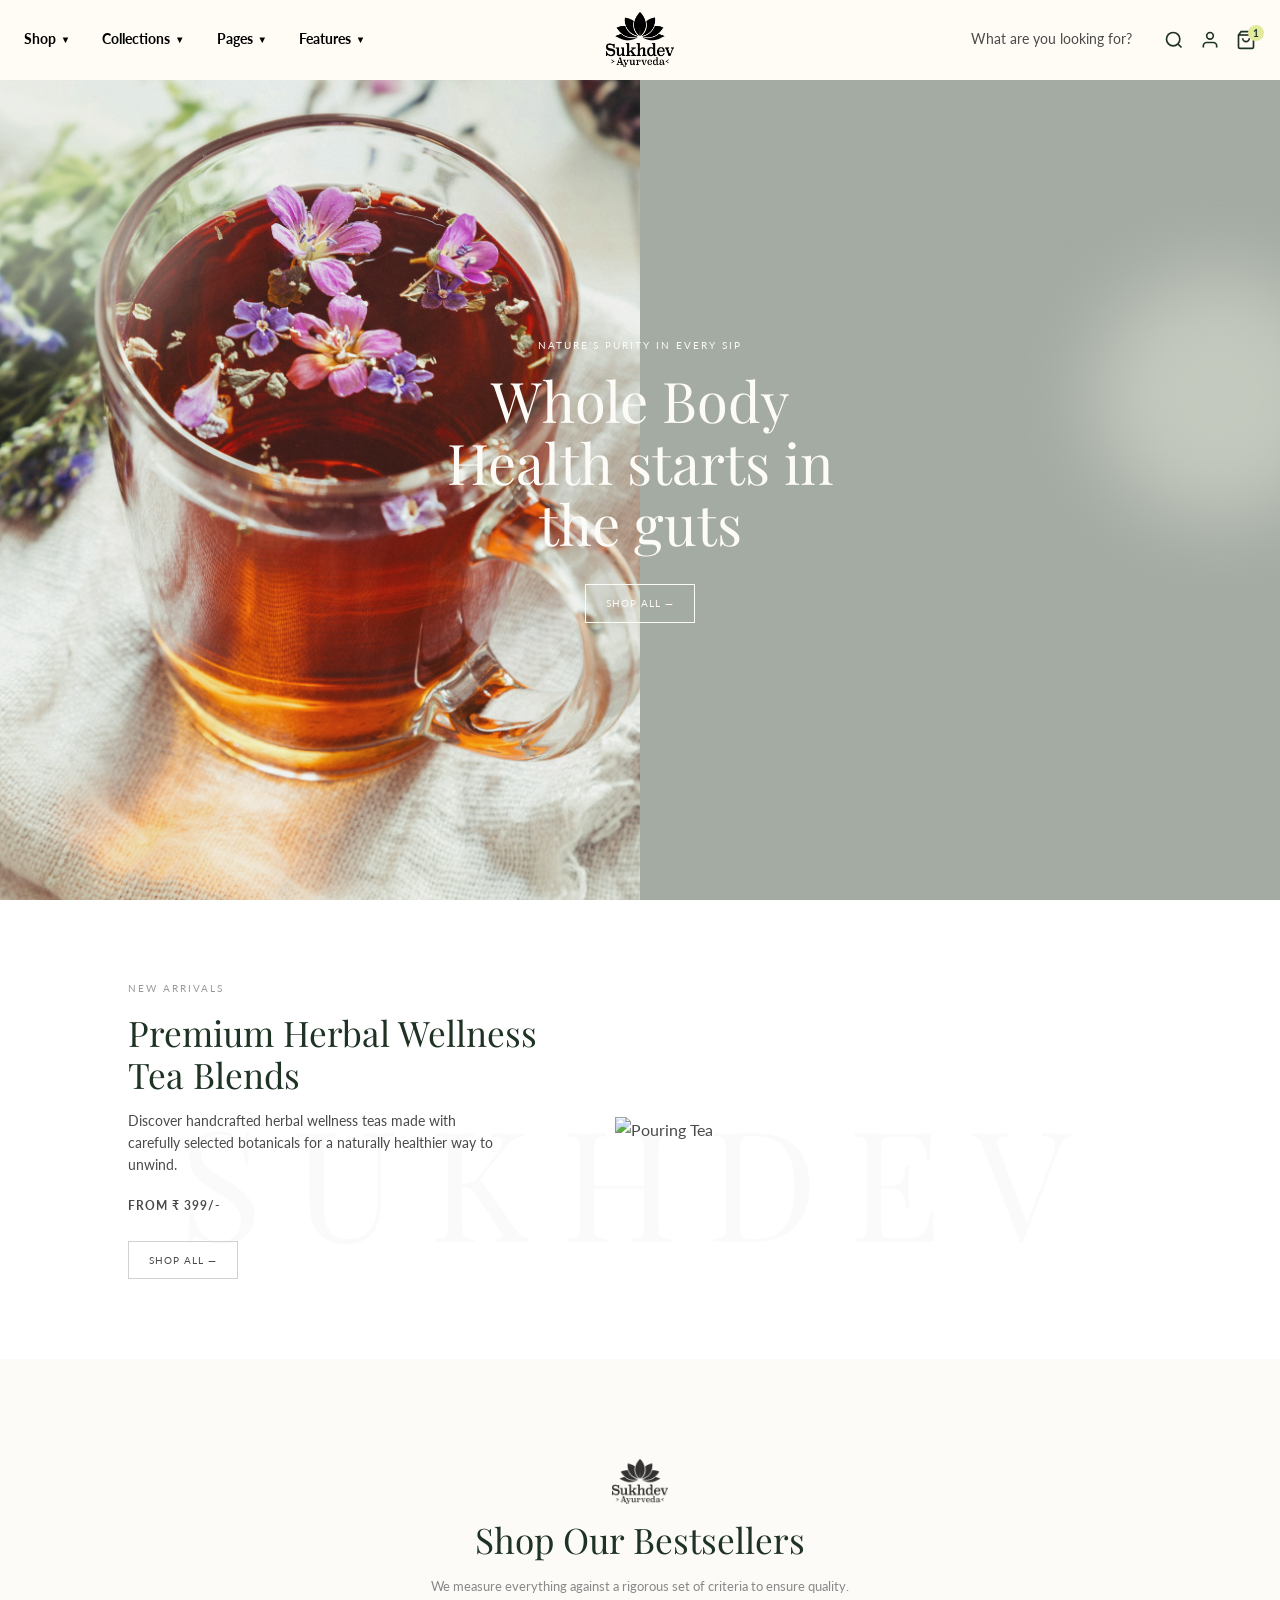
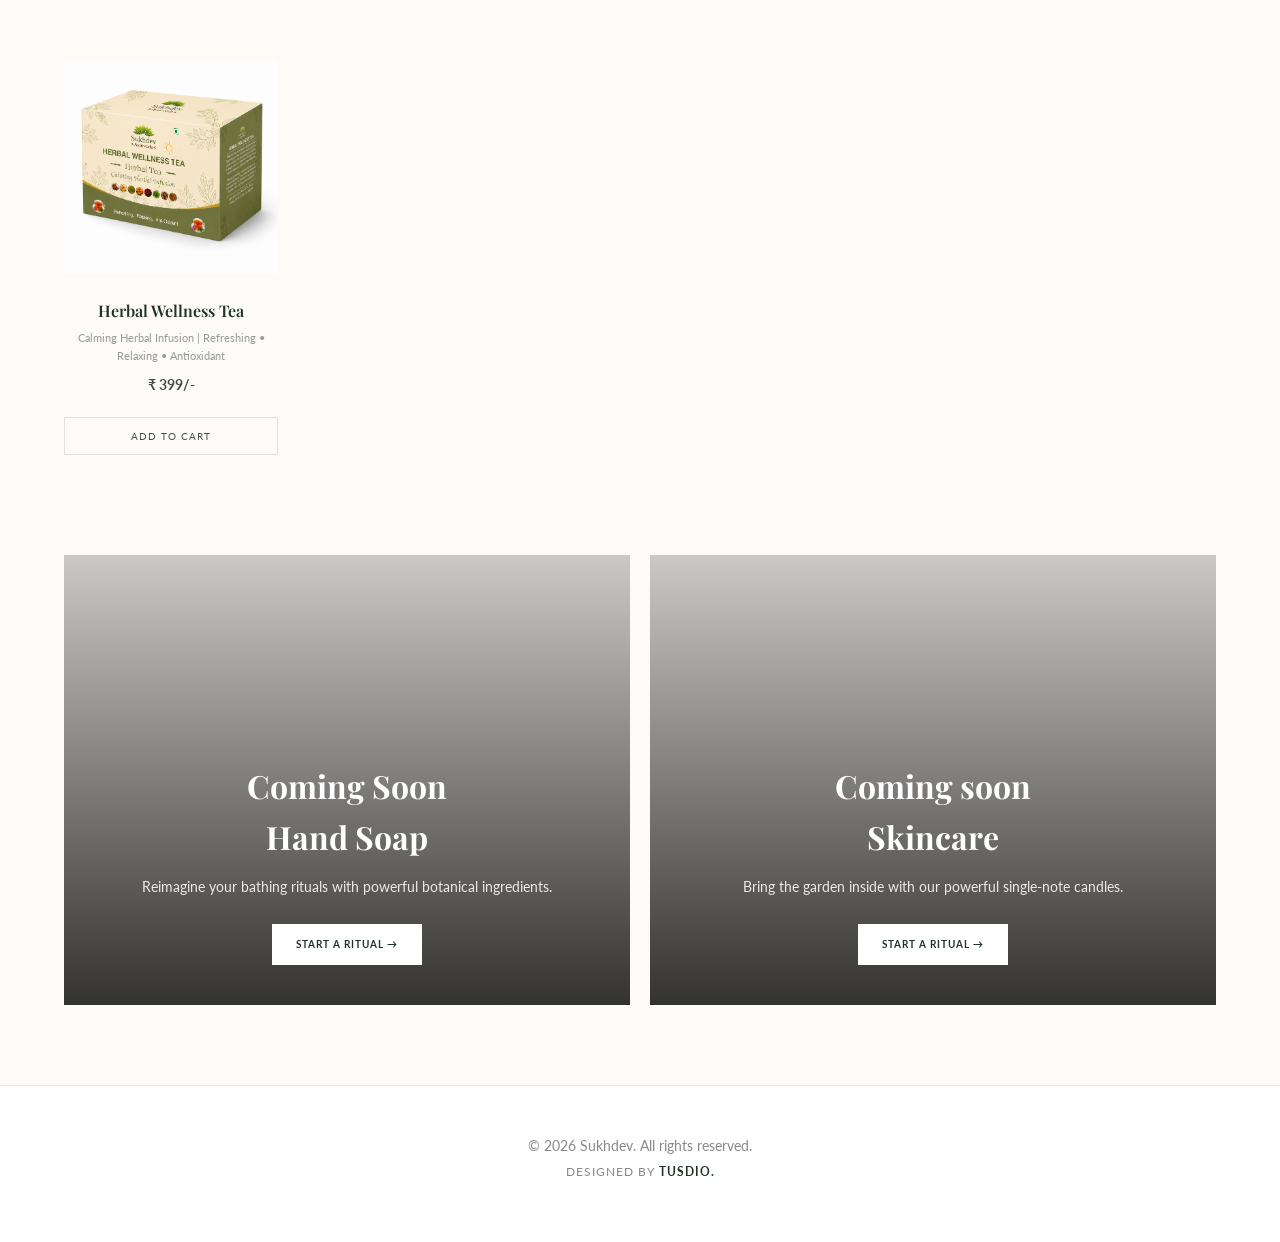
==== index.html @ d41353c5 "Update index.html" ====
<!DOCTYPE html>
<html lang="en">
<head>
    <meta charset="UTF-8">
    <meta name="viewport" content="width=device-width, initial-scale=1.0">
    <title>Sukhdev | Premium Ayurvedic Tea</title>
    
    <!-- Google Fonts for Premium Typography -->
    <link rel="preconnect" href="https://fonts.googleapis.com">
    <link rel="preconnect" href="https://fonts.gstatic.com" crossorigin>
    <link href="https://fonts.googleapis.com/css2?family=Lato:wght@300;400;700&family=Playfair+Display:ital,wght@0,400;0,600;0,700;1,400&display=swap" rel="stylesheet">
    
    <link rel="stylesheet" href="style.css">
</head>
<body>

  <!-- Sticky Navbar -->
    <header class="navbar" id="navbar">
        <div class="nav-container">
            <!-- Mobile Menu Toggle (Visible only on mobile) -->
            <button class="nav-toggle" id="nav-toggle" aria-label="Toggle Menu">
                <svg width="24" height="24" viewBox="0 0 24 24" fill="none" stroke="currentColor" stroke-width="2">
                    <line x1="3" y1="12" x2="21" y2="12"></line>
                    <line x1="3" y1="6" x2="21" y2="6"></line>
                    <line x1="3" y1="18" x2="21" y2="18"></line>
                </svg>
            </button>

            <!-- Navigation Links (Left Side on Desktop) -->
            <nav class="nav-links" id="nav-links">
                <a href="navbar/shop/index.html" class="nav-link">Shop <span class="nav-arrow">▼</span></a>
                <a href="#collections" class="nav-link">Collections <span class="nav-arrow">▼</span></a>
                <a href="#pages" class="nav-link">Pages <span class="nav-arrow">▼</span></a>
                <a href="#features" class="nav-link">Features <span class="nav-arrow">▼</span></a>
            </nav>

            <!-- Brand Logo (Center on Desktop) -->
            <a href="#" class="brand-logo-wrapper">
                <img src="image/black logo.png" alt="Ayurvedic Tea Logo" class="logo">
            </a>

            <!-- Right Actions (Search, Account, Cart) -->
            <div class="nav-actions">
                <span class="search-text">What are you looking for?</span>
                <button class="icon-btn" aria-label="Search">
                    <svg width="20" height="20" viewBox="0 0 24 24" fill="none" stroke="currentColor" stroke-width="2">
                        <circle cx="11" cy="11" r="8"></circle>
                        <line x1="21" y1="21" x2="16.65" y2="16.65"></line>
                    </svg>
                </button>
                <!-- User Profile Icon -->
                <button class="icon-btn" aria-label="Account">
                    <svg width="20" height="20" viewBox="0 0 24 24" fill="none" stroke="currentColor" stroke-width="2">
                        <path d="M20 21v-2a4 4 0 0 0-4-4H8a4 4 0 0 0-4 4v2"></path>
                        <circle cx="12" cy="7" r="4"></circle>
                    </svg>
                </button>
                <button class="icon-btn cart-btn" aria-label="Cart">
                    <svg width="20" height="20" viewBox="0 0 24 24" fill="none" stroke="currentColor" stroke-width="2">
                        <path d="M6 2L3 6v14a2 2 0 0 0 2 2h14a2 2 0 0 0 2-2V6l-3-4z"></path>
                        <line x1="3" y1="6" x2="21" y2="6"></line>
                        <path d="M16 10a4 4 0 0 1-8 0"></path>
                    </svg>
                    <span class="cart-badge">1</span>
                </button>
            </div>
        </div>
    </header>

    <!-- ==========================================
         NEW MAIN LAYOUT (From Screenshot)
         ========================================== -->
    <main class="sukhdev-main">
        
<!-- Hero Section -->
<section class="sd-hero">
    
    <!-- Left Background (Solid color with hand/product image) -->
    <div class="hero-split hero-left">
        <img src="image/elena-leya-O7sKj9cjZOk-unsplash.jpg" alt="Hand holding product" class="hero-img-left">
    </div>
    
    <!-- Right Background (Texture/Leaf image) -->
    <div class="hero-split hero-right">
        <img src="image/joanna-stolowicz-QdX9Ds-WrCQ-unsplash.jpg" alt="Green leaf texture" class="hero-img-right">
        <div class="hero-overlay-dark"></div>
    </div>

    <!-- The original corner leaves (Optional: remove these if the new background is too busy) -->
    <div class="sd-leaf left-leaf"></div>
    <div class="sd-leaf right-leaf"></div>
    
    <!-- Centered Content -->
    <div class="sd-hero-content">
        <!-- Text needs to be white/light to show up on the images -->
        <p class="sd-subtitle text-light">Nature’s Purity in Every Sip</p>
        <h1 class="sd-main-title text-light">Whole Body<br>Health starts in<br>the guts</h1>
        <a href="#shop" class="sd-btn-outline btn-light">SHOP ALL &mdash;</a>
    </div>
</section>

        <!-- Feature Split Section -->
        <section class="sd-feature-split">
            <div class="sd-feature-left">
                <p class="sd-subtitle">NEW ARRIVALS</p>
                <h2 class="sd-section-title">Premium Herbal Wellness<br>Tea Blends</h2>
                <p class="sd-description">    Discover handcrafted herbal wellness teas made with carefully selected botanicals for a naturally healthier way to unwind.</p>
                <p class="sd-price-text">FROM ₹ 399/-</p>
                <a href="navbar/shop/index.html" class="sd-btn-outline">SHOP ALL &mdash;</a>
                

            </div>
            
            <div class="sd-feature-right">
                <img src="https://images.unsplash.com/photo-1563822249548-9a72b6353cd1?ixlib=rb-4.0.3&auto=format&fit=crop&w=800&q=80" alt="Pouring Tea">
            </div>
            
            <!-- Background Watermark Text -->
            <div class="sd-watermark">SUKHDEV</div>
        </section>

        <!-- Bestsellers Section -->
<!-- Bestsellers Section -->
<section class="sd-bestsellers">
    <div class="sd-header-center">
        
        <!-- Added Logo Here -->
        <div class="bestseller_logo">
            <img src="image/black logo.png" alt="Sukhdev Logo">
        </div>
        
        <h2 class="sd-section-title">Shop Our Bestsellers</h2>
        <p class="sd-description-sm">We measure everything against a rigorous set of criteria to ensure quality.</p>
    </div>
    
    <!-- Rest of your product grid below... -->
            
            <div class="sd-product-grid">
                <!-- Product 1 -->
<div class="sd-product-card">
    <a href="navbar/shop/index.html">
        <img src="image/product1.png" alt="Product">
    </a>

    <h3>Herbal Wellness Tea</h3>
    <p class="sd-cat">Calming Herbal Infusion | Refreshing • Relaxing • Antioxidant</p>
    <p class="sd-price">₹ 399/-</p>
    <button class="sd-btn-cart">ADD TO CART</button>
</div>
                <!-- Product 2 
                <div class="sd-product-card">
                    <img src="https://images.unsplash.com/photo-1576092762791-dd9e2220abd4?ixlib=rb-4.0.3&auto=format&fit=crop&w=300&q=80" alt="Product">
                    <h3>Practical Aluminum Coat</h3>
                    <p class="sd-cat">Candles</p>
                    <p class="sd-price">$230.83</p>
                    <button class="sd-btn-cart">ADD TO CART</button>
                </div>
                 Product 3 
                <div class="sd-product-card">
                    <img src="https://images.unsplash.com/photo-1596328639257-22f28120e7e1?ixlib=rb-4.0.3&auto=format&fit=crop&w=300&q=80" alt="Product">
                    <h3>Small Silk Watch</h3>
                    <p class="sd-cat">Diffusers</p>
                    <p class="sd-price">$701.54</p>
                    <button class="sd-btn-cart">ADD TO CART</button>
                </div>
                 Product 4 
                <div class="sd-product-card">
                    <span class="sd-sale-badge">SALE</span>
                    <img src="https://images.unsplash.com/photo-1558160074-4d7d8bdf4256?ixlib=rb-4.0.3&auto=format&fit=crop&w=300&q=80" alt="Product">
                    <h3>Durable Cotton Chair</h3>
                    <p class="sd-cat">Diffusers</p>
                    <p class="sd-price"><strike>$518.56</strike> $447.00</p>
                    <button class="sd-btn-cart">ADD TO CART</button>
                </div>
                 Product 5 
                <div class="sd-product-card">
                    <img src="https://images.unsplash.com/photo-1564890369478-c89ca6d9cde9?ixlib=rb-4.0.3&auto=format&fit=crop&w=300&q=80" alt="Product">
                    <h3>Intelligent Linen Clock</h3>
                    <p class="sd-cat">Diffusers</p>
                    <p class="sd-price">$612.52</p>
                    <button class="sd-btn-cart">ADD TO CART</button>
                </div>
                -->
            </div>
        </section>

        <!-- Promo Cards Section -->
        <section class="sd-promo-blocks">
            <div class="sd-promo-card" style="background-image: url('https://plus.unsplash.com/premium_photo-1671718611585-347e3ceee7f2?q=80&w=1287&auto=format&fit=crop&ixlib=rb-4.1.0&ixid=M3wxMjA3fDB8MHxwaG90by1wYWdlfHx8fGVufDB8fHx8fA%3D%3D');">
                <div class="sd-promo-overlay">
                    <p class="sd-subtitle"></p>
                    <h2 >Coming Soon<br>Hand Soap</h2>
                    <p>Reimagine your bathing rituals with powerful botanical ingredients.</p>
                    <a href="#shop" class="sd-btn-solid">START A RITUAL &rarr;</a>
                </div>
            </div>
            <div class="sd-promo-card" style="background-image: url('https://images.unsplash.com/photo-1506003094589-53954a26283f?q=80&w=1287&auto=format&fit=crop&ixlib=rb-4.1.0&ixid=M3wxMjA3fDB8MHxwaG90by1wYWdlfHx8fGVufDB8fHx8fA%3D%3D');">
                <div class="sd-promo-overlay">
                    <p class="sd-subtitle"></p>
                    <h2>Coming soon<br>Skincare</h2>
                    <p>Bring the garden inside with our powerful single-note candles.</p>
                    <a href="#shop" class="sd-btn-solid">START A RITUAL &rarr;</a>
                </div>
            </div>
        </section>

<!-- Footer Area -->
        <footer class="sd-footer">
            <div class="sd-footer-bottom">
                <p>&copy; 2026 Sukhdev. All rights reserved.</p>
                <p class="sd-credit">Designed by <strong>TUSDIO.</strong></p>
            </div>
        </footer>
    </main>

    <script src="script.js"></script>
</body>
</html>
---- style.css ----
/* ==========================================================================
   CSS Variables (Theme Configuration)
   ========================================================================== */
:root {
    /* Colors */
    --clr-primary: #1F3325; 
    --clr-accent: #C2A573;  
    --clr-light: #FDFBF7;   
    --clr-dark: #000000;
    --clr-text: #4A4A4A;
    --clr-pill: #e1eb9b;    
    --clr-card-bg: #F4F5F0; 
    --clr-sale: #D9534F;
    --clr-bestseller: #8A9A5B;
    
    /* Typography */
    --font-heading: 'Playfair Display', serif;
    --font-body: 'Lato', sans-serif;
    
    /* Spacing & Layout */
    --nav-height: 80px;
    --container-padding: 1.5rem;
    --transition-smooth: all 0.3s cubic-bezier(0.4, 0, 0.2, 1);
}

/* ==========================================================================
   Reset & Base Styles
   ========================================================================== */
* { 
    margin: 0; 
    padding: 0; 
    box-sizing: border-box; 
}

html, body {
    overflow-x: hidden; /* Fixes horizontal scroll bugs */
    scroll-behavior: smooth;
    width: 100%;
}

body { 
    font-family: var(--font-body); 
    color: var(--clr-text); 
    background-color: var(--clr-light); 
    line-height: 1.6; 
    -webkit-font-smoothing: antialiased; 
}

h1, h2, h3, h4 { 
    font-family: var(--font-heading); 
    color: var(--clr-dark); 
}

a { 
    text-decoration: none; 
    color: inherit; 
}

button { 
    cursor: pointer; 
    background: none; 
    border: none; 
    font-family: inherit; 
}

/* ==========================================================================
   Navbar Components
   ========================================================================== */
.navbar {
    position: fixed;
    top: 0;
    left: 0;
    width: 100%;
    height: var(--nav-height);
    background-color: #fffcf6; /* Kept as requested */
    z-index: 1000;
    transition: var(--transition-smooth);
    border-bottom: 1px solid transparent;
}

.navbar.scrolled {
    background-color: rgb(250, 250, 250);
    box-shadow: 0 4px 20px rgba(0, 0, 0, 0.05);
    border-bottom: 1px solid rgba(0, 0, 0, 0.05);
}

.nav-container {
    display: flex;
    justify-content: space-between;
    align-items: center;
    height: 100%;
    max-width: 1440px;
    margin: 0 auto;
    padding: 0 var(--container-padding);
}

/* Brand Logo */
.brand-logo-wrapper {
    display: flex;
    align-items: center;
    height: 100%;
    text-decoration: none;
    flex-shrink: 0;
}

.logo {
    height: 55px; /* Adjusted to fit nicely */
    width: auto;
    display: block;
    object-fit: contain;
}

.nav-toggle {
    display: flex;
    color: var(--clr-primary);
}

.nav-links {
    display: none;
    color: #000000;
}

.search-text {
    display: none; /* Hidden on mobile */
    font-size: 0.85rem;
    color: var(--clr-text);
    margin-right: 1rem;
}

.nav-actions {
    display: flex;
    gap: 1rem;
    align-items: center;
}

.icon-btn {
    color: var(--clr-primary);
    position: relative;
    transition: var(--transition-smooth);
    display: flex;
    align-items: center;
}

.icon-btn:hover {
    color: var(--clr-accent);
}

.cart-badge {
    position: absolute;
    top: -5px;
    right: -8px;
    background-color: var(--clr-pill);
    color: var(--clr-primary);
    font-size: 0.65rem;
    font-weight: 700;
    height: 16px;
    width: 16px;
    border-radius: 50%;
    display: flex;
    justify-content: center;
    align-items: center;
}

/* ==========================================================================
   Hero Section (Split Layout)
   ========================================================================== */
.hero {
    position: relative;
    height: 100vh;
    min-height: 600px;
    display: flex;
    align-items: center;
    justify-content: center;
    text-align: center;
    overflow: hidden;
}

.hero-split {
    position: absolute;
    top: 0;
    height: 100%;
    width: 100%;
}

/* Mobile defaults to seeing only the right (leaf) background for readability */
.hero-left {
    display: none;
    background-color: #a3ab93;
}

.hero-right {
    right: 0;
    width: 100%;
}

.hero-img-left {
    width: 100%;
    height: 1000px;
    object-fit: cover;
    opacity: 0.9;
}

.hero-img-right {
    width: 100%;
    height: 100%;
    object-fit: cover;
}

.hero-overlay-dark {
    position: absolute;
    top: 0; left: 0; width: 100%; height: 100%;
    background: rgba(31, 51, 37, 0.4); /* Slight darkening for text readability */
}

/* Overlaid Content */
.hero-content {
    position: relative;
    z-index: 10;
    max-width: 600px;
    color: var(--clr-light);
    animation: fadeUp 1s cubic-bezier(0.4, 0, 0.2, 1) forwards;
    opacity: 0;
    transform: translateY(20px);
    padding: 0 var(--container-padding);
}

.hero-subtitle {
    font-family: var(--font-body);
    font-size: 0.75rem;
    font-weight: 700;
    text-transform: uppercase;
    letter-spacing: 0.15em;
    color: var(--clr-light);
    display: block;
    margin-bottom: 1rem;
}

.hero-title {
    color: var(--clr-light);
    font-size: 3rem;
    font-weight: 400;
    line-height: 1.1;
    margin-bottom: 2rem;
}

.hero-title em {
    font-style: italic;
}

.hero-actions {
    display: flex;
    justify-content: center;
}

/* Pill Button */
.btn-pill {
    background-color: var(--clr-pill);
    color: var(--clr-primary);
    font-family: var(--font-body);
    font-size: 0.875rem;
    font-weight: 700;
    padding: 0.75rem 1.25rem 0.75rem 1.5rem;
    border-radius: 50px;
    display: inline-flex;
    align-items: center;
    gap: 0.75rem;
    transition: var(--transition-smooth);
}

.btn-icon {
    background-color: var(--clr-dark);
    border-radius: 50%;
    height: 24px;
    width: 24px;
    display: flex;
    justify-content: center;
    align-items: center;
}

.btn-pill:hover {
    transform: scale(1.05);
    background-color: #d1dc86;
}

/* Bottom Controls */
.hero-controls {
    position: absolute;
    bottom: 2rem;
    left: 50%;
    transform: translateX(-50%);
    z-index: 10;
    display: flex;
    align-items: center;
    gap: 1rem;
    color: var(--clr-light);
    font-size: 0.75rem;
    font-weight: 700;
}

.progress-bar {
    width: 100px;
    height: 2px;
    background-color: rgba(255,255,255,0.3);
    position: relative;
}

.progress-fill {
    width: 33%;
    height: 100%;
    background-color: var(--clr-light);
}

.nav-arrows {
    display: flex;
    gap: 0.5rem;
}

.arrow-btn {
    color: var(--clr-light);
    font-size: 1rem;
}

/* ==========================================================================
   Animations
   ========================================================================== */
@keyframes fadeUp {
    to {
        opacity: 1;
        transform: translateY(0);
    }
}

/* ==========================================================================
   Product Scroll Section
   ========================================================================== */
.product-section {
    max-width: 1440px;
    margin: 0 auto;
    padding: 5rem var(--container-padding);
}

.section-header {
    display: flex;
    flex-direction: column;
    gap: 1.5rem;
    margin-bottom: 2.5rem;
}

.section-title {
    font-size: 2.5rem;
    font-weight: 400;
}

.filter-tabs {
    display: flex;
    gap: 1rem;
}

.filter-btn {
    padding: 0.5rem 1.25rem;
    border-radius: 50px;
    font-size: 0.85rem;
    font-weight: 700;
    color: var(--clr-text);
    background-color: transparent;
    border: 1px solid transparent;
    transition: var(--transition-smooth);
}

.filter-btn.active, .filter-btn:hover {
    background-color: #F4F5F0;
    border: 1px solid #E0E0E0;
    color: var(--clr-dark);
}

/* Slider Layout */
.product-slider-wrapper {
    position: relative;
}

.product-slider {
    display: flex;
    gap: 1.5rem;
    overflow-x: auto;
    scroll-snap-type: x mandatory;
    scroll-behavior: smooth;
    -webkit-overflow-scrolling: touch;
    padding-bottom: 2rem;
}

/* Hide Scrollbar */
.product-slider::-webkit-scrollbar { display: none; }
.product-slider { -ms-overflow-style: none; scrollbar-width: none; }

.product-card {
    min-width: 280px;
    max-width: 320px;
    flex: 0 0 auto;
    background-color: var(--clr-card-bg);
    border-radius: 16px;
    padding: 1.5rem;
    position: relative;
    scroll-snap-align: start;
    transition: var(--transition-smooth);
    display: flex;
    flex-direction: column;
}

.product-card:hover {
    transform: translateY(-8px);
    box-shadow: 0 12px 24px rgba(0,0,0,0.06);
}

/* Badges */
.badge {
    position: absolute;
    top: 1.5rem; left: 1.5rem;
    padding: 0.25rem 0.75rem;
    border-radius: 50px;
    font-size: 0.7rem; font-weight: 700;
    color: white; z-index: 2;
}
.badge-sale { background-color: var(--clr-sale); }
.badge-bestseller { background-color: var(--clr-bestseller); }

.product-img-wrapper {
    width: 100%;
    height: 250px;
    display: flex;
    justify-content: center;
    align-items: center;
    margin-bottom: 1.5rem;
}

.product-img {
    height: 80%;
    object-fit: contain;
    transition: var(--transition-smooth);
}

.product-card:hover .product-img {
    transform: scale(1.08);
}

.product-info {
    margin-top: auto;
}

.product-category {
    font-size: 0.75rem;
    color: #888;
    margin-bottom: 0.25rem;
}

.product-name {
    font-size: 1.25rem;
    font-family: var(--font-heading);
    margin-bottom: 1rem;
}

.product-price-row {
    display: flex;
    justify-content: space-between;
    align-items: center;
}

.product-price {
    font-size: 0.95rem;
    font-weight: 700;
}

.price-old {
    text-decoration: line-through;
    color: #A0A0A0;
    font-size: 0.85rem;
    margin-left: 0.5rem;
    font-weight: 400;
}

.add-to-cart-btn {
    background-color: var(--clr-dark);
    height: 36px; width: 36px;
    border-radius: 50%;
    display: flex; justify-content: center; align-items: center;
    transition: var(--transition-smooth);
}

.add-to-cart-btn:hover {
    background-color: var(--clr-primary);
    transform: scale(1.1);
}

.slider-controls {
    display: none; /* Hidden on mobile */
}


/* ==========================================================================
   Media Queries (Laptop & Desktop)
   ========================================================================== */
@media (min-width: 1024px) {
    /* Navbar Desktop Layout: Left, Center, Right Grid */
    .nav-container {
        display: grid;
        grid-template-columns: 1fr auto 1fr; 
    }

    .nav-toggle {
        display: none;
    }

    .nav-links {
        display: flex;
        gap: 2rem;
        justify-content: flex-start;
    }

    .nav-link {
        font-size: 0.85rem;
        font-weight: 700;
        display: flex;
        align-items: center;
        gap: 0.3rem;
    }

    .nav-arrow {
        font-size: 0.6rem;
    }

    .search-text {
        display: inline-block;
    }

    .nav-actions {
        justify-content: flex-end;
    }

    /* Split Screen Hero Layout for Laptops+ */
    .hero-left {
        display: block;
        left: 0;
        width: 50vw;
    }

    .hero-right {
        right: 0;
        width: 50vw;
    }
    
    .hero-title {
        font-size: 4.5rem;
    }
}

/* ==========================================================================
   NEW LAYOUT INTEGRATION (Screenshot Design)
   ========================================================================== */

.sukhdev-main {
    background-color: var(--clr-light); /* Uses your existing off-white */
    overflow: hidden;
}

/* Typography & Reusables */
.sd-subtitle {
    font-family: var(--font-body);
    font-size: 0.65rem;
    letter-spacing: 2px;
    text-transform: uppercase;
    color: #999;
    margin-bottom: 15px;
}

.sd-section-title {
    font-family: var(--font-heading);
    font-size: 2.2rem;
    color: var(--clr-primary);
    font-weight: 400;
    line-height: 1.2;
    margin-bottom: 15px;
}

.sd-icon {
    margin-bottom: 10px;
    opacity: 0.7;
}

/* Buttons */
.sd-btn-outline {
    display: inline-block;
    padding: 10px 20px;
    border: 1px solid #d1d1d1;
    font-family: var(--font-body);
    text-decoration: none;
    color: var(--clr-text);
    font-size: 0.65rem;
    letter-spacing: 1px;
    text-transform: uppercase;
    transition: var(--transition-smooth);
}
.sd-btn-outline:hover {
    background-color: var(--clr-primary);
    color: #fff;
    border-color: var(--clr-primary);
}

/* 1. Hero Section */
.sd-hero {
    position: relative;
    text-align: center;
    padding: calc(var(--nav-height) + 80px) 20px 100px;
    min-height: 70vh;
    display: flex;
    justify-content: center;
    align-items: center;
    
}

.sd-hero-content {
    position: relative;
    z-index: 10;
}

.sd-main-title {
    font-family: var(--font-heading);
    font-size: 3.5rem;
    color: var(--clr-primary);
    font-weight: 400;
    line-height: 1.1;
    margin-bottom: 30px;
}

/* Placeholder for corner leaves (Replace with your actual PNGs) */
.sd-leaf {
    position: absolute;
    width: 250px;
    height: 250px;
    background-color: #e3e7d9; /* Placeholder blob color */
    border-radius: 50%;
    filter: blur(40px);
    opacity: 0.5;
    z-index: 1;
}
.left-leaf { top: 10%; left: -5%; }
.right-leaf { top: 30%; right: -5%; }

/* 2. Feature Split Section */
.sd-feature-split {
    display: flex;
    flex-wrap: wrap;
    padding: 80px 10%;
    gap: 40px;
    align-items: center;
    position: relative;
    background-color: #fff;
}

.sd-feature-left {
    flex: 1;
    min-width: 300px;
    position: relative;
    z-index: 2;
}

.sd-description {
    font-size: 0.85rem;
    color: var(--clr-text);
    margin-bottom: 20px;
    max-width: 85%;
}

.sd-price-text {
    font-size: 0.75rem;
    font-weight: 700;
    letter-spacing: 1px;
    margin-bottom: 25px;
}

.sd-feature-small-img {
    margin-top: 40px;
    margin-left: 20%;
    max-width: 200px;
    box-shadow: 0 10px 30px rgba(0,0,0,0.05);
}

.sd-feature-small-img img, .sd-feature-right img {
    width: 100%;
    height: auto;
    object-fit: cover;
}

.sd-feature-right {
    flex: 1.2;
    min-width: 300px;
    z-index: 2;
}

.sd-watermark {
    position: absolute;
    top: 50%;
    left: 50%;
    transform: translate(-50%, -30%);
    font-size: 12vw;
    font-family: var(--font-heading);
    color: rgba(0,0,0,0.02);
    z-index: 1;
    pointer-events: none;
    letter-spacing: 0.2em;
}

/* 3. Bestsellers Section */
.sd-bestsellers {
    padding: 100px 5%;
    text-align: center;
}

.sd-header-center {
    margin-bottom: 60px;
}
.sd-description-sm {
    font-size: 0.8rem;
    color: #888;
}

.sd-product-grid {
    display: grid;
    grid-template-columns: repeat(5, 1fr);
    gap: 20px;
}

.sd-product-card {
    position: relative;
    text-align: center;
    display: flex;
    flex-direction: column;
}

.sd-product-card img {
    width: 100%;
    height: 220px;
    object-fit: contain;
    margin-bottom: 15px;
}

.sd-product-card h3 {
    font-family: var(--font-heading);
    font-size: 1rem;
    font-weight: 600;
    margin-bottom: 5px;
    color: var(--clr-primary);
}

.sd-cat {
    font-size: 0.7rem;
    color: #999;
    margin-bottom: 10px;
}

.sd-price {
    font-size: 0.85rem;
    font-weight: 700;
    margin-bottom: 20px;
    color: var(--clr-text);
}

.sd-price strike {
    color: #ccc;
    font-weight: 400;
    margin-right: 5px;
}

.sd-btn-cart {
    width: 100%;
    padding: 12px 0;
    margin-top: auto;
    background: transparent;
    border: 1px solid #e0e0e0;
    color: var(--clr-text);
    font-size: 0.65rem;
    letter-spacing: 1px;
    text-transform: uppercase;
    transition: var(--transition-smooth);
}

.sd-btn-cart:hover {
    background-color: var(--clr-primary);
    color: #fff;
    border-color: var(--clr-primary);
}

.sd-sale-badge {
    position: absolute;
    top: 0;
    left: 0;
    background: #d9534f;
    color: white;
    font-size: 0.55rem;
    padding: 3px 6px;
    letter-spacing: 1px;
}

/* 4. Promo Cards Section */
.sd-promo-blocks {
    display: flex;
    flex-wrap: wrap;
    padding: 0 5% 80px;
    gap: 20px;
}

.sd-promo-card {
    flex: 1;
    min-width: 300px;
    height: 450px;
    background-size: cover;
    background-position: center;
    position: relative;
    display: flex;
    align-items: flex-end;
    justify-content: center;
    text-align: center;
}

.sd-promo-card::before {
    content: '';
    position: absolute;
    top: 0; left: 0; right: 0; bottom: 0;
    background: linear-gradient(to top, rgba(0,0,0,0.8), rgba(0,0,0,0.2));
}

.sd-promo-overlay {
    position: relative;
    z-index: 2;
    color: #fff;
    padding: 40px 20px;
}

.sd-promo-overlay h2 {
    font-family: var(--font-heading);
    font-size: 2rem;
    color: #fff;
    margin-bottom: 15px;
}

.sd-promo-overlay p {
    font-size: 0.85rem;
    margin-bottom: 25px;
    color: #eaeaea;
}

.sd-btn-solid {
    display: inline-block;
    padding: 12px 24px;
    background-color: #fff;
    color: var(--clr-primary);
    font-size: 0.65rem;
    font-weight: 700;
    letter-spacing: 1px;
    text-transform: uppercase;
    transition: var(--transition-smooth);
}
.sd-btn-solid:hover {
    background-color: var(--clr-pill);
}

/* Footer Updates */
.sd-footer {
    text-align: center;
    padding: 40px 20px 60px;
    background-color: #fff;
    border-top: 1px solid #eaeaea;
}

.sd-footer-bottom {
    display: flex;
    flex-direction: column;
    gap: 5px;
    margin-top: 10px;
}

.sd-footer-bottom p {
    font-family: var(--font-body); /* Uses your clean Lato font */
    font-size: 0.85rem;
    font-style: normal;
    color: #888;
    margin: 0;
}

.sd-credit {
    font-size: 0.75rem !important;
    letter-spacing: 1px;
    text-transform: uppercase;
}

.sd-credit strong {
    color: var(--clr-primary);
}

/* Responsive Grid Adjustments */
@media (max-width: 1024px) {
    .sd-product-grid { grid-template-columns: repeat(3, 1fr); }
    .sd-main-title { font-size: 2.8rem; }
}

@media (max-width: 768px) {
    .sd-product-grid { grid-template-columns: repeat(2, 1fr); }
    .sd-promo-blocks { flex-direction: column; }
    .sd-feature-split { padding: 40px 5%; }
    .sd-watermark { font-size: 18vw; }
}

@media (max-width: 480px) {
    .sd-product-grid { grid-template-columns: 1fr; }
}

/* Update the main hero container */
.sd-hero {
    position: relative;
    text-align: center;
    padding: calc(var(--nav-height) + 80px) 20px 100px;
    height: 100vh; /* Match your old 100vh request */
    min-height: 600px;
    display: flex;
    justify-content: center;
    align-items: center;
    overflow: hidden; /* Keeps the absolute images from spilling out */
}

/* Ensure the text content sits ON TOP of the images */
.sd-hero-content {
    position: relative;
    z-index: 10;
}

/* Modify text colors to be white/light over the dark overlay */
.text-light {
    color: var(--clr-light) !important;
}
.btn-light {
    color: var(--clr-light) !important;
    border-color: var(--clr-light) !important;
}
.btn-light:hover {
    background-color: var(--clr-light) !important;
    color: var(--clr-primary) !important;
}

/* =======================================
   Background Image Layers
   ======================================= */
.hero-split {
    position: absolute;
    top: 0;
    height: 100%;
    width: 100%;
    z-index: 1; /* Keeps images behind the content */
}

/* Mobile defaults to seeing only the right (leaf) background */
.hero-left {
    display: none;
    background-color: #a3ab93;
    left: 0;
}

.hero-right {
    right: 0;
    width: 100%;
}

.hero-img-left,
.hero-img-right {
    width: 100%;
    height: 100%;
    object-fit: cover;
}

.hero-img-left {
    opacity: 0.9;
}

.hero-img-right {
    opacity: 1;
    
}

.hero-overlay-dark {
    position: absolute;
    top: 0; 
    left: 0; 
    width: 100%; 
    height: 100%;
    
}

/* Bestseller Logo */
.bestseller_logo {
    display: flex;
    justify-content: center;
    align-items: center;
    margin-bottom: 15px; /* Adds breathing room between the logo and the title */
}

.bestseller_logo img {
    height: 45px; /* Adjust this number to make the logo larger or smaller */
    width: auto;
    object-fit: contain;
    opacity: 0.8; /* Optional: Softens the black slightly to match the earthy vibe */
}

/* =======================================
   Desktop Split View Media Query
   ======================================= */
@media (min-width: 1024px) {
    .hero-left {
        display: block;
        width: 50vw;
    }
    .hero-right {
        width: 50vw;
    }
}
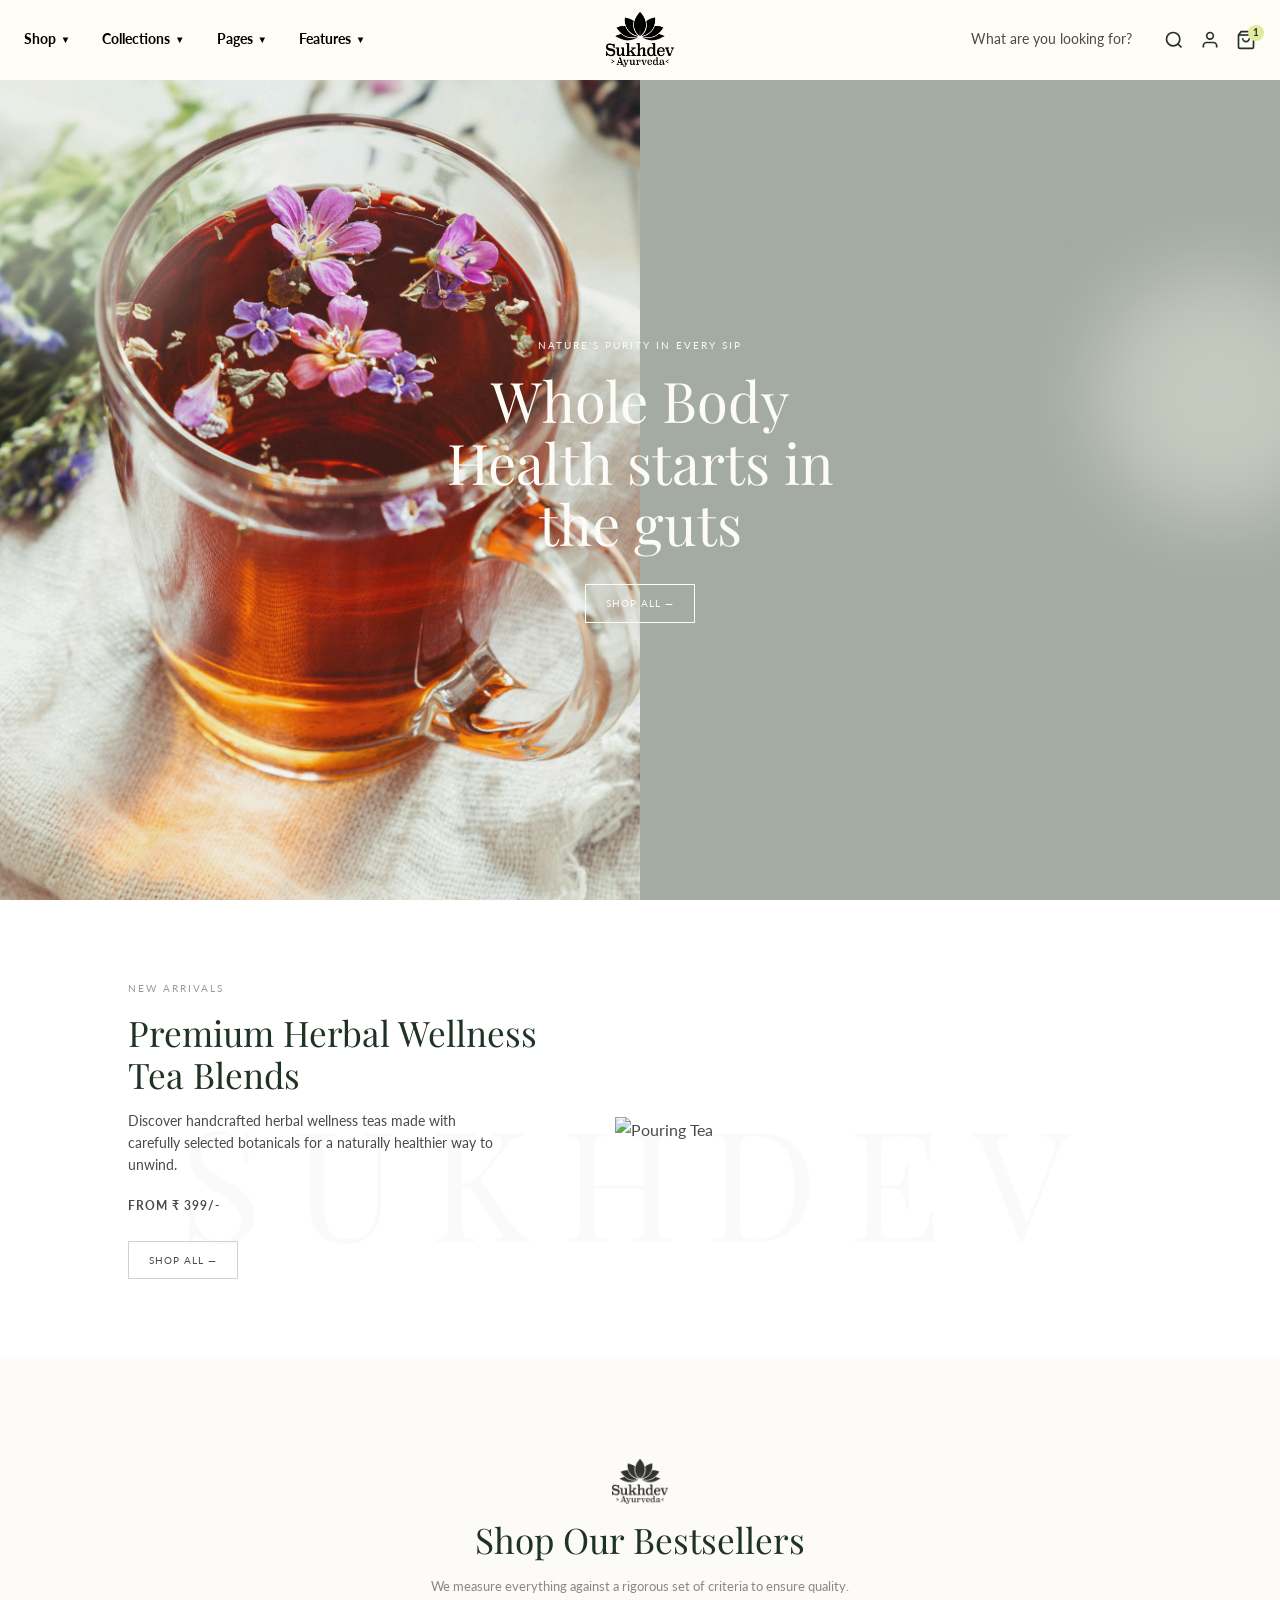
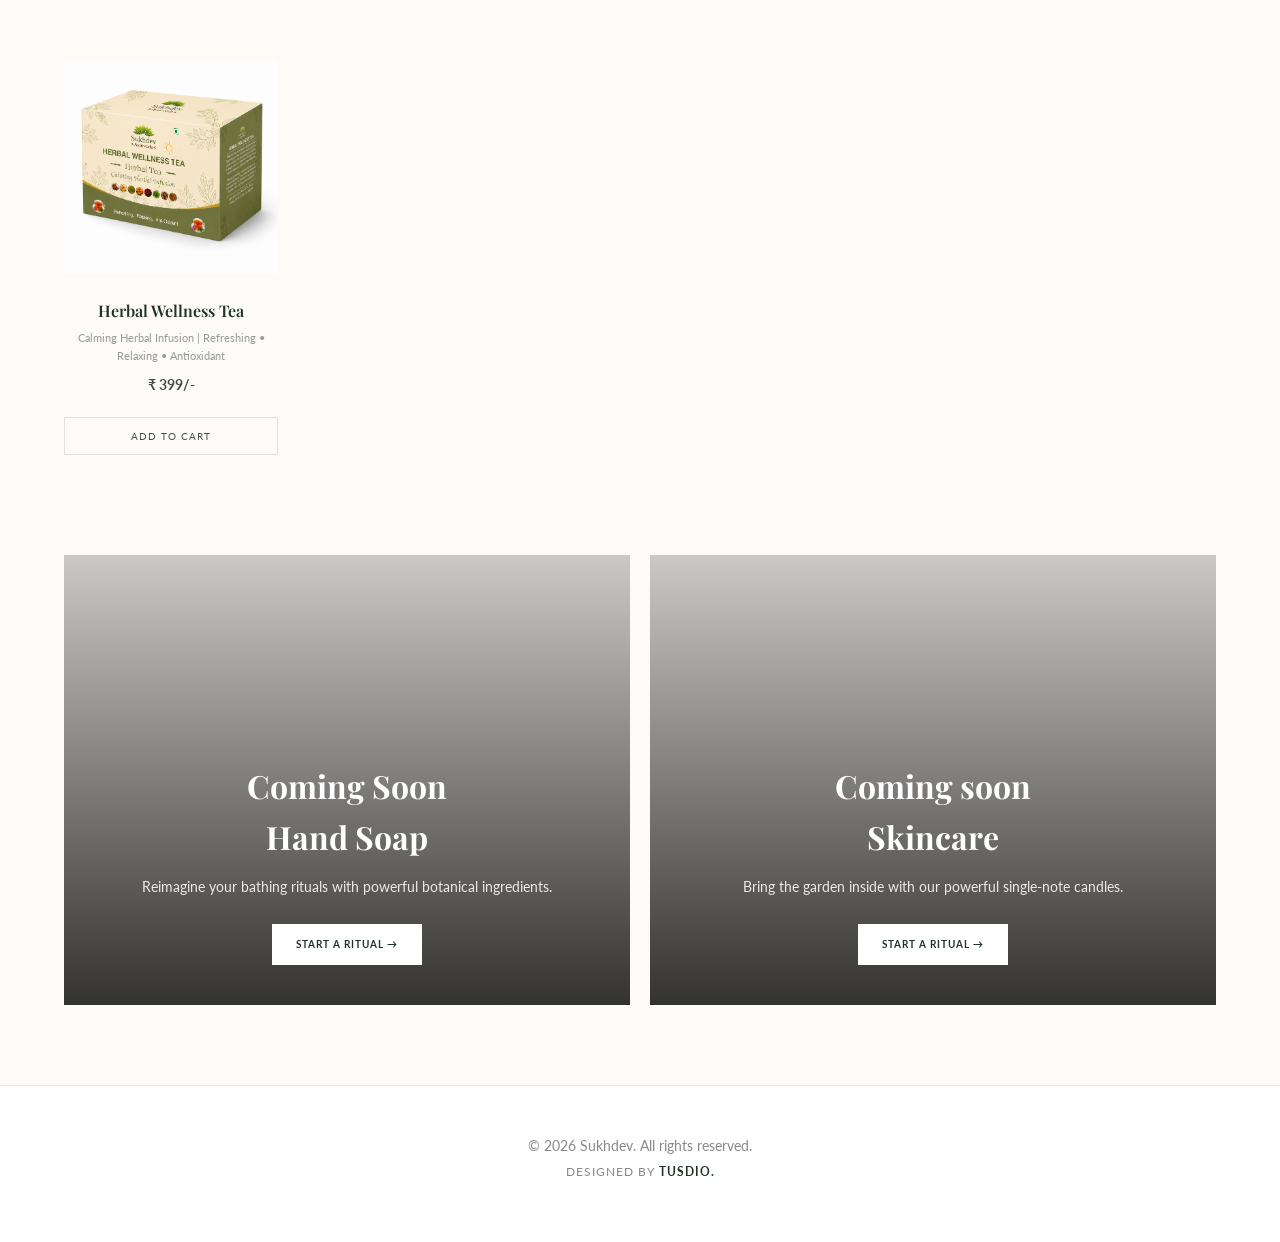
==== commit 6fe7a54d: "Update index.html" ====
--- a/index.html
+++ b/index.html
@@ -55,14 +55,10 @@
                         <circle cx="12" cy="7" r="4"></circle>
                     </svg>
                 </button>
-                <button class="icon-btn cart-btn" aria-label="Cart">
-                    <svg width="20" height="20" viewBox="0 0 24 24" fill="none" stroke="currentColor" stroke-width="2">
-                        <path d="M6 2L3 6v14a2 2 0 0 0 2 2h14a2 2 0 0 0 2-2V6l-3-4z"></path>
-                        <line x1="3" y1="6" x2="21" y2="6"></line>
-                        <path d="M16 10a4 4 0 0 1-8 0"></path>
-                    </svg>
-                    <span class="cart-badge">1</span>
-                </button>
+                    <a href="../cart.html" class="icon-btn cart-btn" aria-label="Cart">
+                    <svg width="20" height="20" viewBox="0 0 24 24" fill="none" stroke="currentColor" stroke-width="2"><path d="M6 2L3 6v14a2 2 0 0 0 2 2h14a2 2 0 0 0 2-2V6l-3-4z"></path><line x1="3" y1="6" x2="21" y2="6"></line><path d="M16 10a4 4 0 0 1-8 0"></path></svg>
+                    <span class="cart-badge" id="cart-count">1</span>
+                </a>
             </div>
         </div>
     </header>
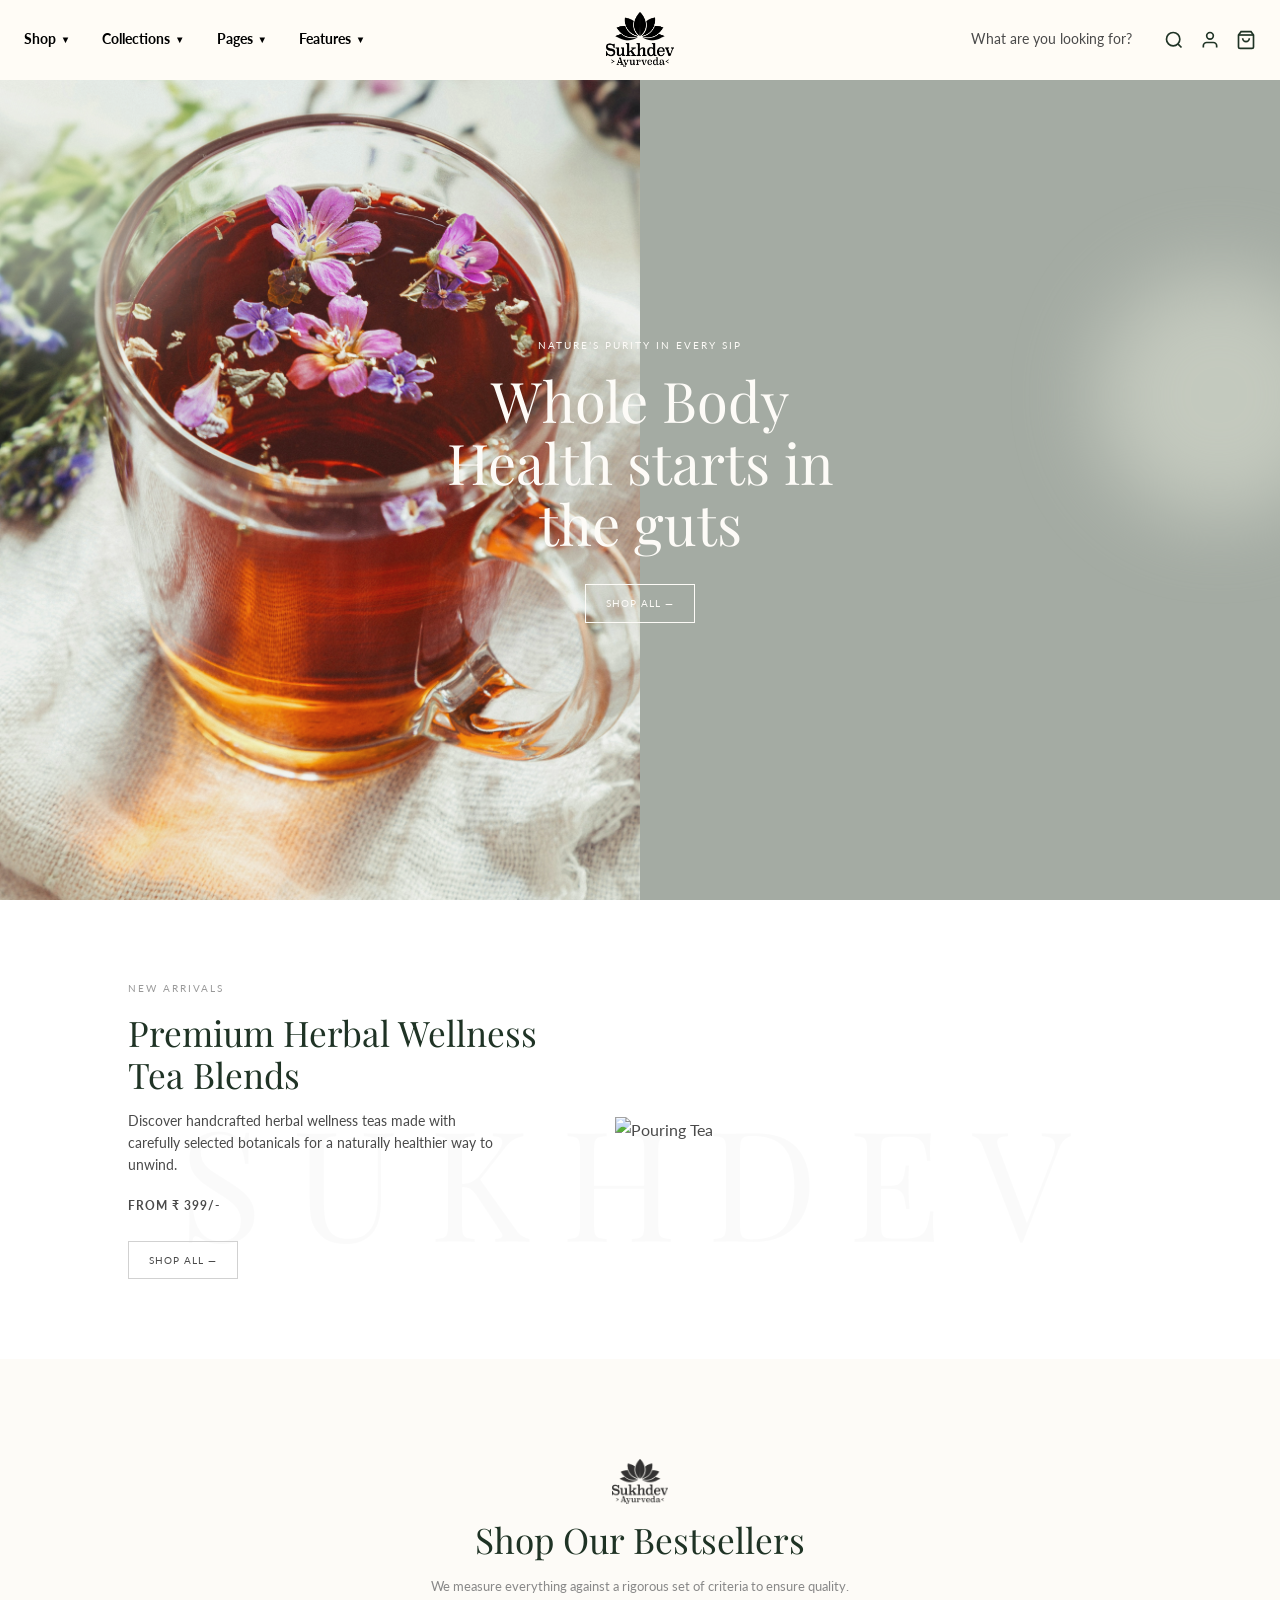
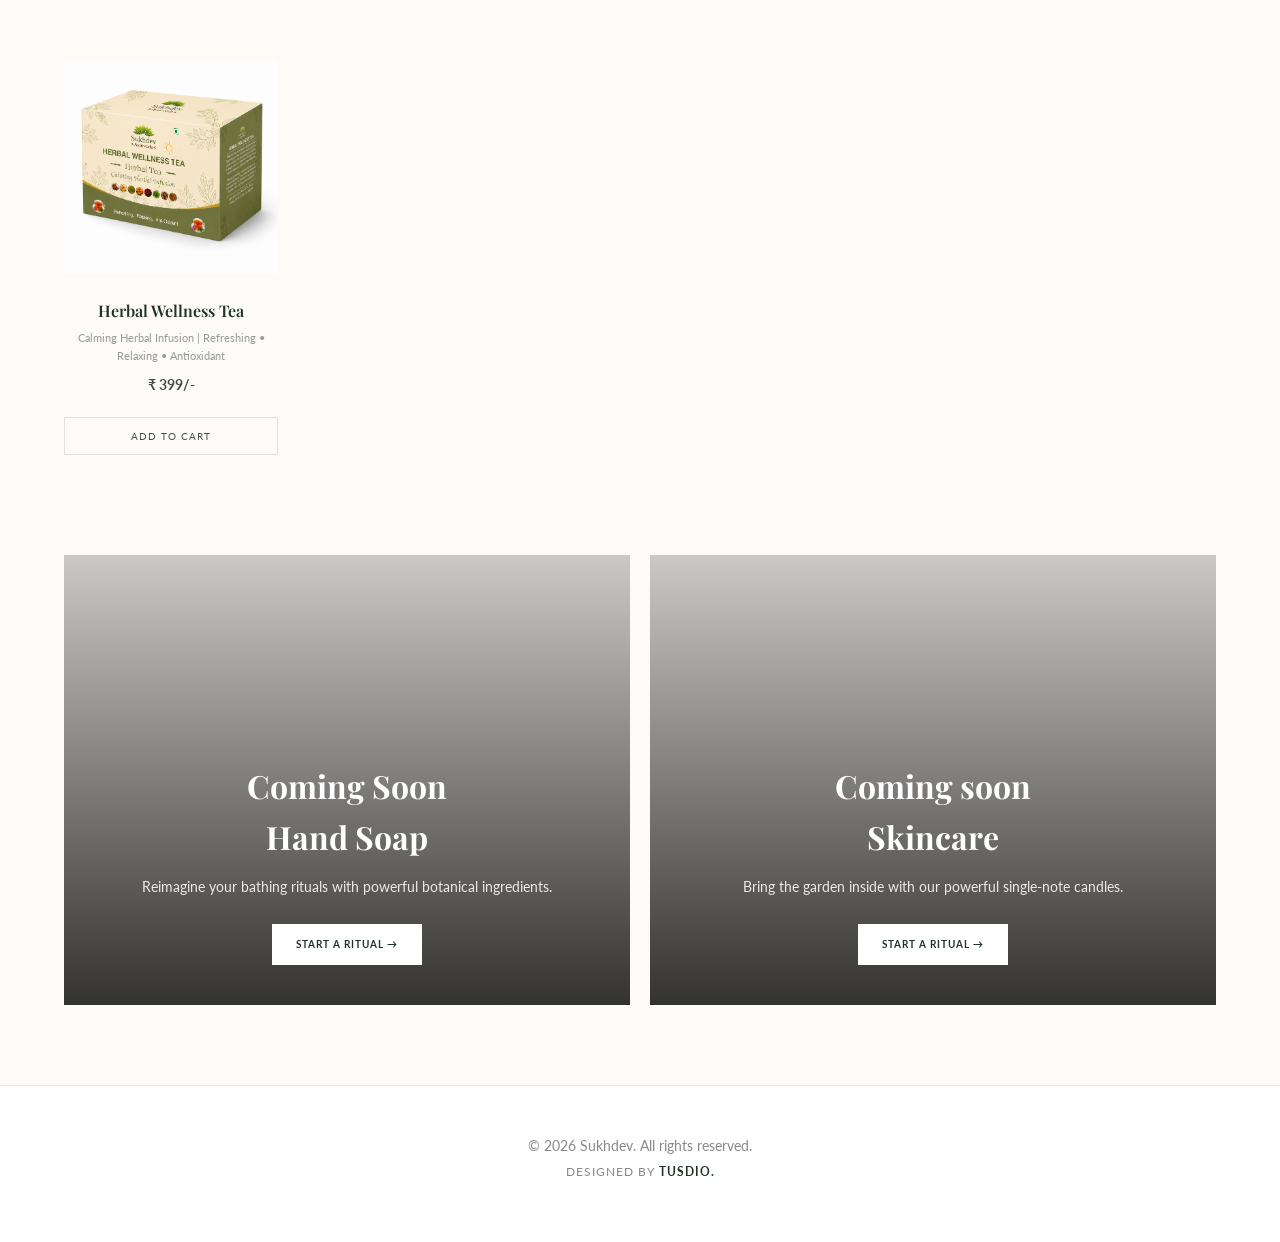
==== commit 0107dda4: "Update index.html" ====
--- a/index.html
+++ b/index.html
@@ -55,7 +55,7 @@
                         <circle cx="12" cy="7" r="4"></circle>
                     </svg>
                 </button>
-                    <a href="../cart.html" class="icon-btn cart-btn" aria-label="Cart">
+                    <a href="cart.html" class="icon-btn cart-btn" aria-label="Cart">
                     <svg width="20" height="20" viewBox="0 0 24 24" fill="none" stroke="currentColor" stroke-width="2"><path d="M6 2L3 6v14a2 2 0 0 0 2 2h14a2 2 0 0 0 2-2V6l-3-4z"></path><line x1="3" y1="6" x2="21" y2="6"></line><path d="M16 10a4 4 0 0 1-8 0"></path></svg>
                     <span class="cart-badge" id="cart-count">1</span>
                 </a>
@@ -208,7 +208,7 @@
             </div>
         </footer>
     </main>
-
+    <script src="cart-system.js"></script>
     <script src="script.js"></script>
 </body>
 </html>
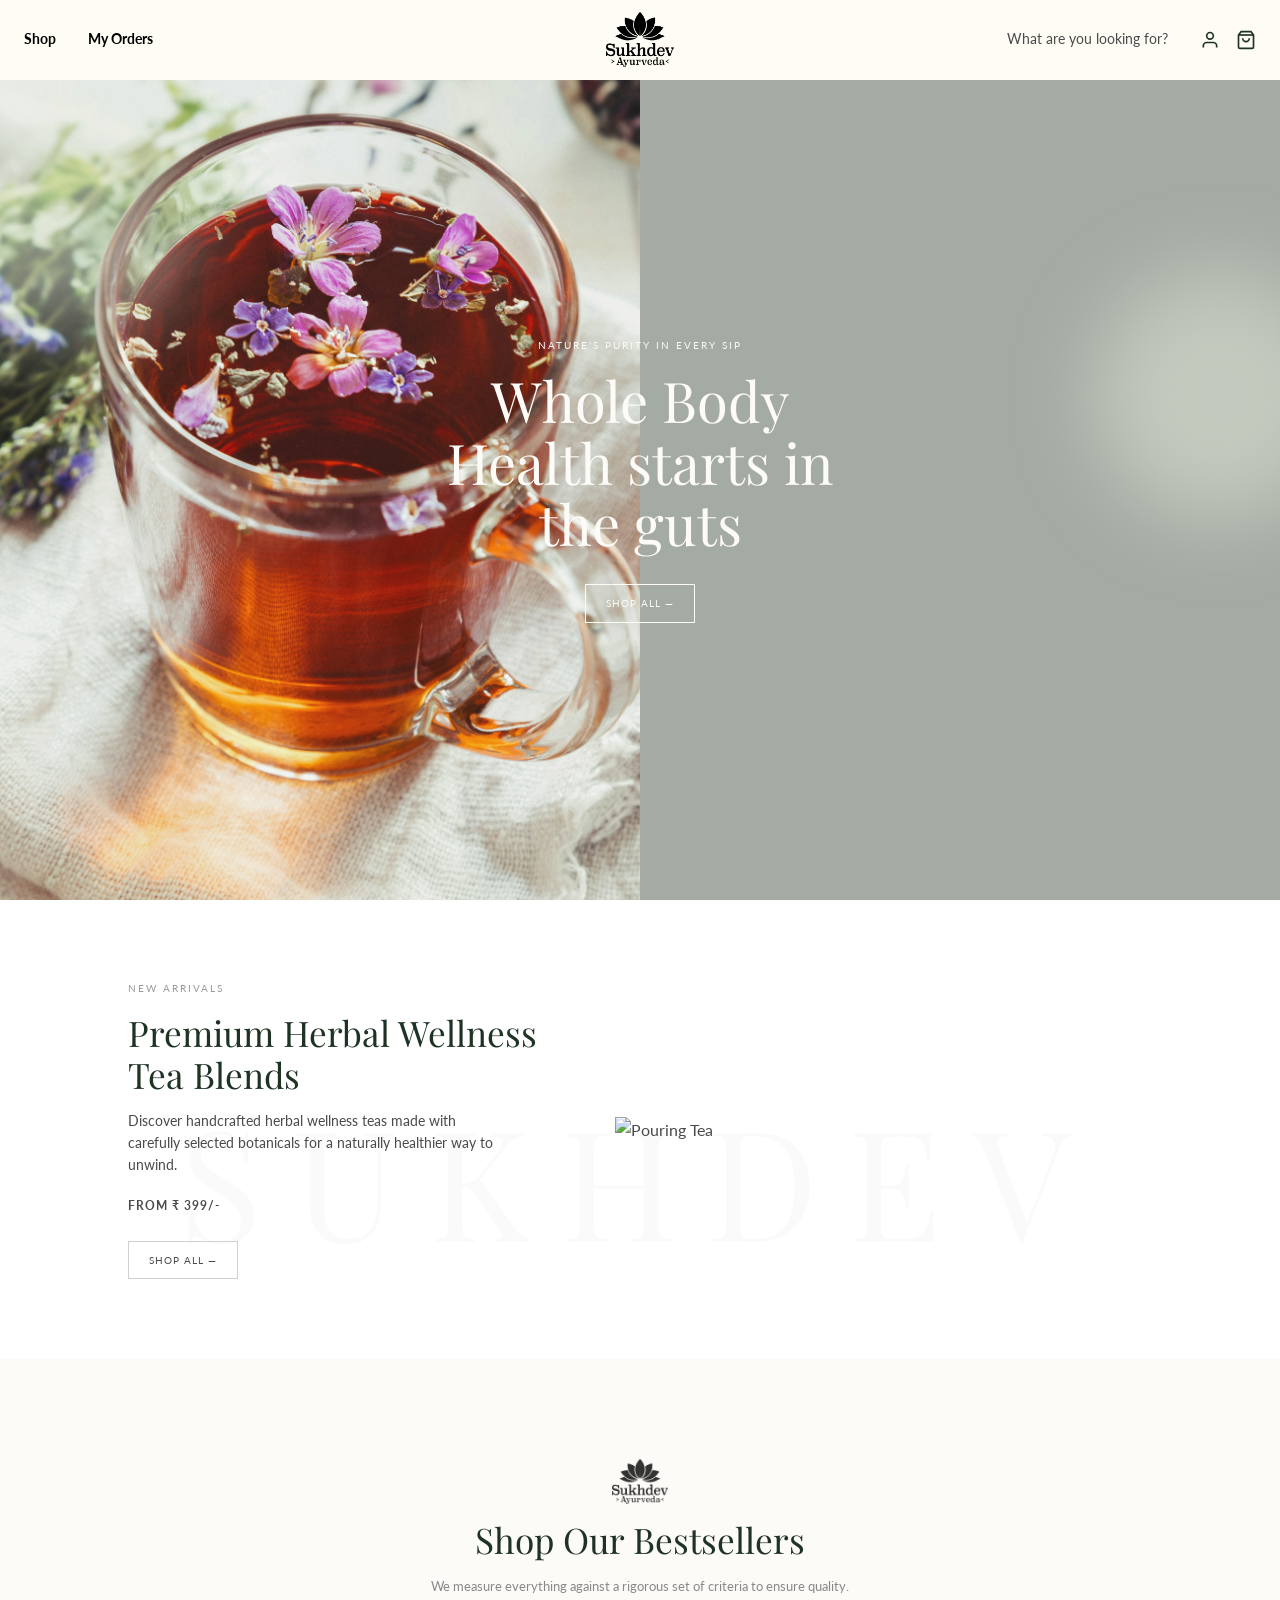
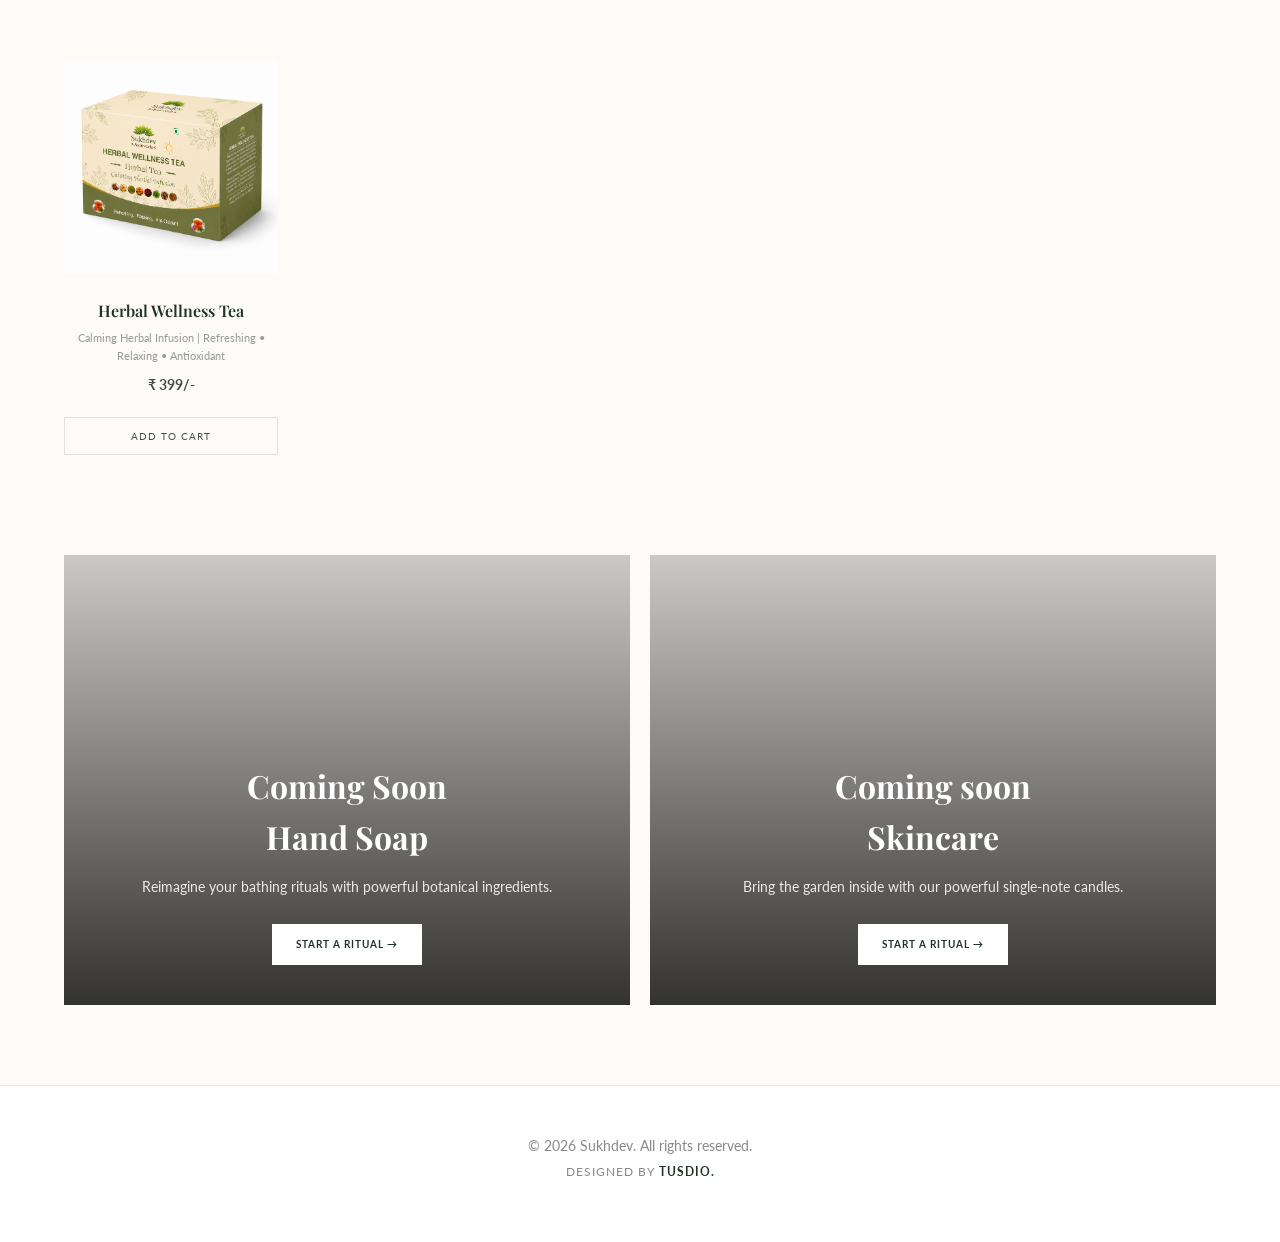
==== commit e6dfdf7b: "Add files via upload" ====
--- a/index.html
+++ b/index.html
@@ -1,214 +1,90 @@
 <!DOCTYPE html>
 <html lang="en">
 <head>
-    <meta charset="UTF-8">
-    <meta name="viewport" content="width=device-width, initial-scale=1.0">
-    <title>Sukhdev | Premium Ayurvedic Tea</title>
-    
-    <!-- Google Fonts for Premium Typography -->
-    <link rel="preconnect" href="https://fonts.googleapis.com">
-    <link rel="preconnect" href="https://fonts.gstatic.com" crossorigin>
-    <link href="https://fonts.googleapis.com/css2?family=Lato:wght@300;400;700&family=Playfair+Display:ital,wght@0,400;0,600;0,700;1,400&display=swap" rel="stylesheet">
-    
-    <link rel="stylesheet" href="style.css">
+<meta charset="UTF-8">
+<meta name="viewport" content="width=device-width, initial-scale=1.0">
+<title>Sukhdev | Premium Ayurvedic Tea</title>
+<link rel="preconnect" href="https://fonts.googleapis.com">
+<link rel="preconnect" href="https://fonts.gstatic.com" crossorigin>
+<link href="https://fonts.googleapis.com/css2?family=Lato:wght@300;400;700&family=Playfair+Display:ital,wght@0,400;0,600;0,700;1,400&display=swap" rel="stylesheet">
+<link rel="stylesheet" href="style.css">
 </head>
 <body>
+<header class="navbar" id="navbar">
+ <div class="nav-container">
+  <button class="nav-toggle" id="nav-toggle" aria-label="Toggle Menu">
+   <svg width="24" height="24" viewBox="0 0 24 24" fill="none" stroke="currentColor" stroke-width="2"><line x1="3" y1="12" x2="21" y2="12"/><line x1="3" y1="6" x2="21" y2="6"/><line x1="3" y1="18" x2="21" y2="18"/></svg>
+  </button>
+  <nav class="nav-links" id="nav-links">
+   <a href="navbar/shop/index.html" class="nav-link">Shop</a>
+   <a href="account.html" class="nav-link">My Orders</a>
+  </nav>
+  <a href="#" class="brand-logo-wrapper"><img src="image/black logo.png" alt="Sukhdev Logo" class="logo"></a>
+  <div class="nav-actions">
+   <span class="search-text">What are you looking for?</span>
+   <a href="login.html" id="acct-link" class="icon-btn" aria-label="Account">
+    <svg width="20" height="20" viewBox="0 0 24 24" fill="none" stroke="currentColor" stroke-width="2"><path d="M20 21v-2a4 4 0 0 0-4-4H8a4 4 0 0 0-4 4v2"/><circle cx="12" cy="7" r="4"/></svg>
+   </a>
+   <a href="cart.html" class="icon-btn cart-btn" aria-label="Cart">
+    <svg width="20" height="20" viewBox="0 0 24 24" fill="none" stroke="currentColor" stroke-width="2"><path d="M6 2L3 6v14a2 2 0 0 0 2 2h14a2 2 0 0 0 2-2V6l-3-4z"/><line x1="3" y1="6" x2="21" y2="6"/><path d="M16 10a4 4 0 0 1-8 0"/></svg>
+    <span class="cart-badge" id="cart-count">0</span>
+   </a>
+  </div>
+ </div>
+</header>
 
-  <!-- Sticky Navbar -->
-    <header class="navbar" id="navbar">
-        <div class="nav-container">
-            <!-- Mobile Menu Toggle (Visible only on mobile) -->
-            <button class="nav-toggle" id="nav-toggle" aria-label="Toggle Menu">
-                <svg width="24" height="24" viewBox="0 0 24 24" fill="none" stroke="currentColor" stroke-width="2">
-                    <line x1="3" y1="12" x2="21" y2="12"></line>
-                    <line x1="3" y1="6" x2="21" y2="6"></line>
-                    <line x1="3" y1="18" x2="21" y2="18"></line>
-                </svg>
-            </button>
+<main class="sukhdev-main">
+ <section class="sd-hero">
+  <div class="hero-split hero-left"><img src="image/elena-leya-O7sKj9cjZOk-unsplash.jpg" alt="Hand holding product" class="hero-img-left"></div>
+  <div class="hero-split hero-right"><img src="image/joanna-stolowicz-QdX9Ds-WrCQ-unsplash.jpg" alt="Green leaf texture" class="hero-img-right"><div class="hero-overlay-dark"></div></div>
+  <div class="sd-leaf left-leaf"></div><div class="sd-leaf right-leaf"></div>
+  <div class="sd-hero-content">
+   <p class="sd-subtitle text-light" data-site="heroSub">Nature’s Purity in Every Sip</p>
+   <h1 class="sd-main-title text-light" data-site="heroTitle">Whole Body<br>Health starts in<br>the guts</h1>
+   <a href="navbar/shop/index.html" class="sd-btn-outline btn-light">SHOP ALL &mdash;</a>
+  </div>
+ </section>
 
-            <!-- Navigation Links (Left Side on Desktop) -->
-            <nav class="nav-links" id="nav-links">
-                <a href="navbar/shop/index.html" class="nav-link">Shop <span class="nav-arrow">▼</span></a>
-                <a href="#collections" class="nav-link">Collections <span class="nav-arrow">▼</span></a>
-                <a href="#pages" class="nav-link">Pages <span class="nav-arrow">▼</span></a>
-                <a href="#features" class="nav-link">Features <span class="nav-arrow">▼</span></a>
-            </nav>
+ <section class="sd-feature-split">
+  <div class="sd-feature-left">
+   <p class="sd-subtitle">NEW ARRIVALS</p>
+   <h2 class="sd-section-title" data-site="featureTitle">Premium Herbal Wellness<br>Tea Blends</h2>
+   <p class="sd-description" data-site="featureDesc">Discover handcrafted herbal wellness teas made with carefully selected botanicals for a naturally healthier way to unwind.</p>
+   <p class="sd-price-text" data-site="fromPrice">FROM ₹ 399/-</p>
+   <a href="navbar/shop/index.html" class="sd-btn-outline">SHOP ALL &mdash;</a>
+  </div>
+  <div class="sd-feature-right"><img src="https://images.unsplash.com/photo-1563822249548-9a72b6353cd1?ixlib=rb-4.0.3&auto=format&fit=crop&w=800&q=80" alt="Pouring Tea"></div>
+  <div class="sd-watermark">SUKHDEV</div>
+ </section>
 
-            <!-- Brand Logo (Center on Desktop) -->
-            <a href="#" class="brand-logo-wrapper">
-                <img src="image/black logo.png" alt="Ayurvedic Tea Logo" class="logo">
-            </a>
+ <section class="sd-bestsellers">
+  <div class="sd-header-center">
+   <div class="bestseller_logo"><img src="image/black logo.png" alt="Sukhdev Logo"></div>
+   <h2 class="sd-section-title">Shop Our Bestsellers</h2>
+   <p class="sd-description-sm">We measure everything against a rigorous set of criteria to ensure quality.</p>
+  </div>
+  <div class="sd-product-grid" id="product-grid"></div>
+ </section>
 
-            <!-- Right Actions (Search, Account, Cart) -->
-            <div class="nav-actions">
-                <span class="search-text">What are you looking for?</span>
-                <button class="icon-btn" aria-label="Search">
-                    <svg width="20" height="20" viewBox="0 0 24 24" fill="none" stroke="currentColor" stroke-width="2">
-                        <circle cx="11" cy="11" r="8"></circle>
-                        <line x1="21" y1="21" x2="16.65" y2="16.65"></line>
-                    </svg>
-                </button>
-                <!-- User Profile Icon -->
-                <button class="icon-btn" aria-label="Account">
-                    <svg width="20" height="20" viewBox="0 0 24 24" fill="none" stroke="currentColor" stroke-width="2">
-                        <path d="M20 21v-2a4 4 0 0 0-4-4H8a4 4 0 0 0-4 4v2"></path>
-                        <circle cx="12" cy="7" r="4"></circle>
-                    </svg>
-                </button>
-                    <a href="cart.html" class="icon-btn cart-btn" aria-label="Cart">
-                    <svg width="20" height="20" viewBox="0 0 24 24" fill="none" stroke="currentColor" stroke-width="2"><path d="M6 2L3 6v14a2 2 0 0 0 2 2h14a2 2 0 0 0 2-2V6l-3-4z"></path><line x1="3" y1="6" x2="21" y2="6"></line><path d="M16 10a4 4 0 0 1-8 0"></path></svg>
-                    <span class="cart-badge" id="cart-count">1</span>
-                </a>
-            </div>
-        </div>
-    </header>
+ <section class="sd-promo-blocks">
+  <div class="sd-promo-card" style="background-image:url('https://plus.unsplash.com/premium_photo-1671718611585-347e3ceee7f2?q=80&w=1287&auto=format&fit=crop');">
+   <div class="sd-promo-overlay"><h2>Coming Soon<br>Hand Soap</h2><p>Reimagine your bathing rituals with powerful botanical ingredients.</p><a href="#" class="sd-btn-solid">START A RITUAL &rarr;</a></div>
+  </div>
+  <div class="sd-promo-card" style="background-image:url('https://images.unsplash.com/photo-1506003094589-53954a26283f?q=80&w=1287&auto=format&fit=crop');">
+   <div class="sd-promo-overlay"><h2>Coming soon<br>Skincare</h2><p>Bring the garden inside with our powerful single-note candles.</p><a href="#" class="sd-btn-solid">START A RITUAL &rarr;</a></div>
+  </div>
+ </section>
 
-    <!-- ==========================================
-         NEW MAIN LAYOUT (From Screenshot)
-         ========================================== -->
-    <main class="sukhdev-main">
-        
-<!-- Hero Section -->
-<section class="sd-hero">
-    
-    <!-- Left Background (Solid color with hand/product image) -->
-    <div class="hero-split hero-left">
-        <img src="image/elena-leya-O7sKj9cjZOk-unsplash.jpg" alt="Hand holding product" class="hero-img-left">
-    </div>
-    
-    <!-- Right Background (Texture/Leaf image) -->
-    <div class="hero-split hero-right">
-        <img src="image/joanna-stolowicz-QdX9Ds-WrCQ-unsplash.jpg" alt="Green leaf texture" class="hero-img-right">
-        <div class="hero-overlay-dark"></div>
-    </div>
-
-    <!-- The original corner leaves (Optional: remove these if the new background is too busy) -->
-    <div class="sd-leaf left-leaf"></div>
-    <div class="sd-leaf right-leaf"></div>
-    
-    <!-- Centered Content -->
-    <div class="sd-hero-content">
-        <!-- Text needs to be white/light to show up on the images -->
-        <p class="sd-subtitle text-light">Nature’s Purity in Every Sip</p>
-        <h1 class="sd-main-title text-light">Whole Body<br>Health starts in<br>the guts</h1>
-        <a href="#shop" class="sd-btn-outline btn-light">SHOP ALL &mdash;</a>
-    </div>
-</section>
-
-        <!-- Feature Split Section -->
-        <section class="sd-feature-split">
-            <div class="sd-feature-left">
-                <p class="sd-subtitle">NEW ARRIVALS</p>
-                <h2 class="sd-section-title">Premium Herbal Wellness<br>Tea Blends</h2>
-                <p class="sd-description">    Discover handcrafted herbal wellness teas made with carefully selected botanicals for a naturally healthier way to unwind.</p>
-                <p class="sd-price-text">FROM ₹ 399/-</p>
-                <a href="navbar/shop/index.html" class="sd-btn-outline">SHOP ALL &mdash;</a>
-                
-
-            </div>
-            
-            <div class="sd-feature-right">
-                <img src="https://images.unsplash.com/photo-1563822249548-9a72b6353cd1?ixlib=rb-4.0.3&auto=format&fit=crop&w=800&q=80" alt="Pouring Tea">
-            </div>
-            
-            <!-- Background Watermark Text -->
-            <div class="sd-watermark">SUKHDEV</div>
-        </section>
-
-        <!-- Bestsellers Section -->
-<!-- Bestsellers Section -->
-<section class="sd-bestsellers">
-    <div class="sd-header-center">
-        
-        <!-- Added Logo Here -->
-        <div class="bestseller_logo">
-            <img src="image/black logo.png" alt="Sukhdev Logo">
-        </div>
-        
-        <h2 class="sd-section-title">Shop Our Bestsellers</h2>
-        <p class="sd-description-sm">We measure everything against a rigorous set of criteria to ensure quality.</p>
-    </div>
-    
-    <!-- Rest of your product grid below... -->
-            
-            <div class="sd-product-grid">
-                <!-- Product 1 -->
-<div class="sd-product-card">
-    <a href="navbar/shop/index.html">
-        <img src="image/product1.png" alt="Product">
-    </a>
-
-    <h3>Herbal Wellness Tea</h3>
-    <p class="sd-cat">Calming Herbal Infusion | Refreshing • Relaxing • Antioxidant</p>
-    <p class="sd-price">₹ 399/-</p>
-    <button class="sd-btn-cart">ADD TO CART</button>
-</div>
-                <!-- Product 2 
-                <div class="sd-product-card">
-                    <img src="https://images.unsplash.com/photo-1576092762791-dd9e2220abd4?ixlib=rb-4.0.3&auto=format&fit=crop&w=300&q=80" alt="Product">
-                    <h3>Practical Aluminum Coat</h3>
-                    <p class="sd-cat">Candles</p>
-                    <p class="sd-price">$230.83</p>
-                    <button class="sd-btn-cart">ADD TO CART</button>
-                </div>
-                 Product 3 
-                <div class="sd-product-card">
-                    <img src="https://images.unsplash.com/photo-1596328639257-22f28120e7e1?ixlib=rb-4.0.3&auto=format&fit=crop&w=300&q=80" alt="Product">
-                    <h3>Small Silk Watch</h3>
-                    <p class="sd-cat">Diffusers</p>
-                    <p class="sd-price">$701.54</p>
-                    <button class="sd-btn-cart">ADD TO CART</button>
-                </div>
-                 Product 4 
-                <div class="sd-product-card">
-                    <span class="sd-sale-badge">SALE</span>
-                    <img src="https://images.unsplash.com/photo-1558160074-4d7d8bdf4256?ixlib=rb-4.0.3&auto=format&fit=crop&w=300&q=80" alt="Product">
-                    <h3>Durable Cotton Chair</h3>
-                    <p class="sd-cat">Diffusers</p>
-                    <p class="sd-price"><strike>$518.56</strike> $447.00</p>
-                    <button class="sd-btn-cart">ADD TO CART</button>
-                </div>
-                 Product 5 
-                <div class="sd-product-card">
-                    <img src="https://images.unsplash.com/photo-1564890369478-c89ca6d9cde9?ixlib=rb-4.0.3&auto=format&fit=crop&w=300&q=80" alt="Product">
-                    <h3>Intelligent Linen Clock</h3>
-                    <p class="sd-cat">Diffusers</p>
-                    <p class="sd-price">$612.52</p>
-                    <button class="sd-btn-cart">ADD TO CART</button>
-                </div>
-                -->
-            </div>
-        </section>
-
-        <!-- Promo Cards Section -->
-        <section class="sd-promo-blocks">
-            <div class="sd-promo-card" style="background-image: url('https://plus.unsplash.com/premium_photo-1671718611585-347e3ceee7f2?q=80&w=1287&auto=format&fit=crop&ixlib=rb-4.1.0&ixid=M3wxMjA3fDB8MHxwaG90by1wYWdlfHx8fGVufDB8fHx8fA%3D%3D');">
-                <div class="sd-promo-overlay">
-                    <p class="sd-subtitle"></p>
-                    <h2 >Coming Soon<br>Hand Soap</h2>
-                    <p>Reimagine your bathing rituals with powerful botanical ingredients.</p>
-                    <a href="#shop" class="sd-btn-solid">START A RITUAL &rarr;</a>
-                </div>
-            </div>
-            <div class="sd-promo-card" style="background-image: url('https://images.unsplash.com/photo-1506003094589-53954a26283f?q=80&w=1287&auto=format&fit=crop&ixlib=rb-4.1.0&ixid=M3wxMjA3fDB8MHxwaG90by1wYWdlfHx8fGVufDB8fHx8fA%3D%3D');">
-                <div class="sd-promo-overlay">
-                    <p class="sd-subtitle"></p>
-                    <h2>Coming soon<br>Skincare</h2>
-                    <p>Bring the garden inside with our powerful single-note candles.</p>
-                    <a href="#shop" class="sd-btn-solid">START A RITUAL &rarr;</a>
-                </div>
-            </div>
-        </section>
-
-<!-- Footer Area -->
-        <footer class="sd-footer">
-            <div class="sd-footer-bottom">
-                <p>&copy; 2026 Sukhdev. All rights reserved.</p>
-                <p class="sd-credit">Designed by <strong>TUSDIO.</strong></p>
-            </div>
-        </footer>
-    </main>
-    <script src="cart-system.js"></script>
-    <script src="script.js"></script>
+ <footer class="sd-footer">
+  <div class="sd-footer-bottom">
+   <p>&copy; 2026 Sukhdev. All rights reserved.</p>
+   <p class="sd-credit">Designed by <strong>TUSDIO.</strong></p>
+  </div>
+ </footer>
+</main>
+<script src="store.js"></script>
+<script src="store-ext.js"></script>
+<script src="cart-system.js"></script>
+<script src="script.js"></script>
 </body>
-</html>
+</html>
